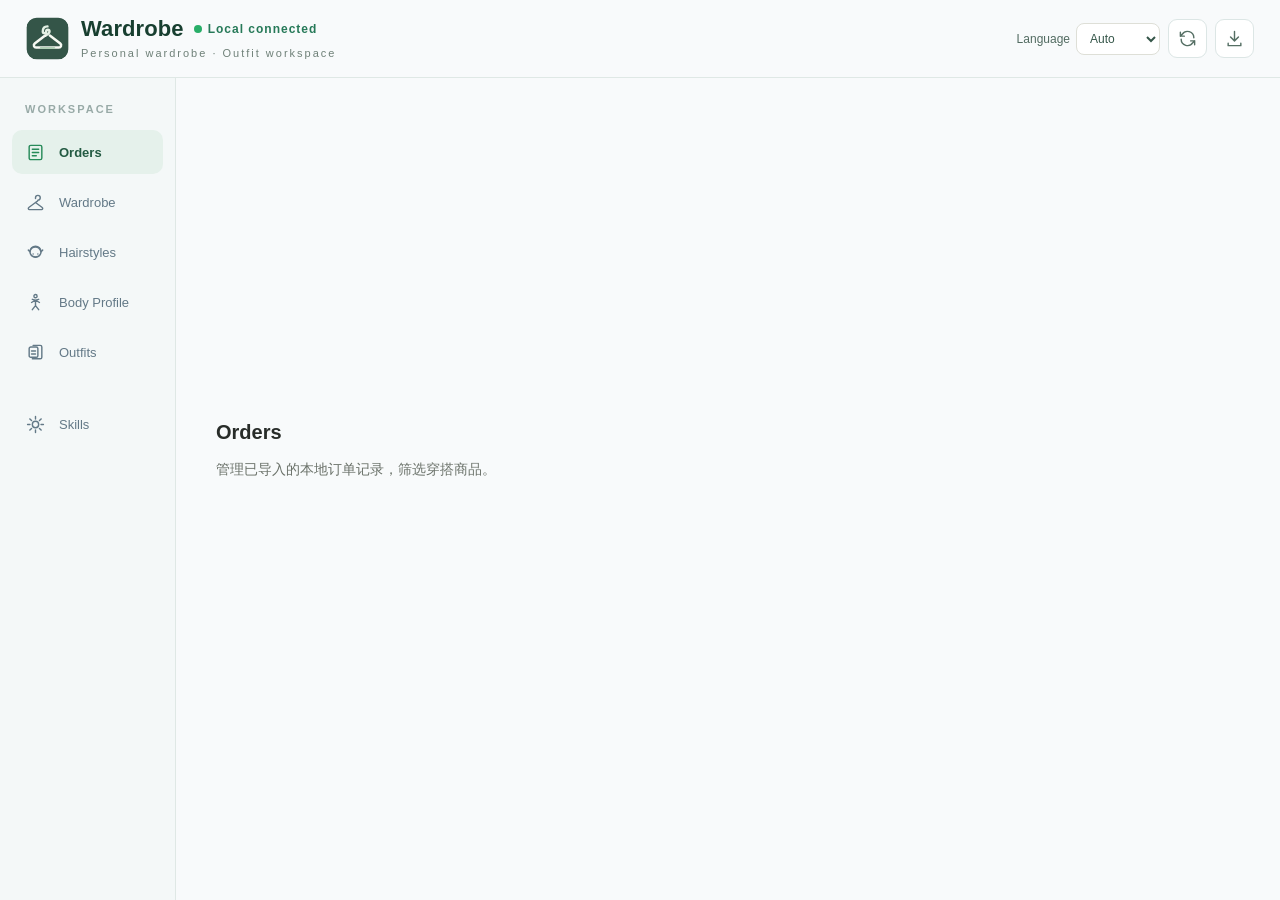
==== web/index.html @ 6f08913c "fix: keep Wardrobe side panel usable while local Core is offline" ====
<!doctype html><html lang="zh-CN"><head><meta charset="UTF-8"><meta name="viewport" content="width=device-width,initial-scale=1"><title>Wardrobe · 我的衣橱</title><meta name="theme-color" content="#345548"><link rel="icon" href="./favicon.svg" type="image/svg+xml"><link rel="stylesheet" href="./style.css"><script src="./runtime.js" defer></script><script src="./locale.js" defer></script><script src="./app.js" defer></script><script src="./orders.js" defer></script><script src="./extension-controls.js" defer></script></head><body>
<header class="appHeader">
 <div class="brandIdentity"><img class="brandMark" src="./favicon.svg" width="43" height="43" alt=""><div><div class="brandHeading"><h1>Wardrobe</h1><span class="bridgeIndicator" id="bridgeIndicator"><span class="statusDot" aria-hidden="true"></span>本地已连接</span></div><p class="brandSubtitle">个人衣橱 · 穿搭管理工作台</p></div></div>
 <div class="headerTools">
  <label class="uiLocaleControl" for="wardrobeUiLocale"><span>语言</span><select id="wardrobeUiLocale" aria-label="界面语言"><option value="auto">自动</option><option value="zh-CN">中文</option><option value="en">English</option></select></label>
  <button id="extensionOpenWorkspace" class="headerIconAction" title="在新标签页打开 Wardrobe" aria-label="在新标签页打开 Wardrobe" hidden><svg viewBox="0 0 24 24" width="19" height="19" fill="none" stroke="currentColor" stroke-width="1.8" stroke-linecap="round" stroke-linejoin="round" aria-hidden="true"><rect x="3" y="5" width="14" height="15" rx="2"/><path d="M10 3h11v11M21 3 11 13"/></svg></button>
  <button id="refreshWorkspace" class="headerIconAction" title="刷新工作台" aria-label="刷新工作台"><svg viewBox="0 0 24 24" width="19" height="19" fill="none" stroke="currentColor" stroke-width="1.8" stroke-linecap="round" stroke-linejoin="round" aria-hidden="true"><path d="M20 11a8 8 0 0 0-14.7-4.3L3 9m0-5v5h5M4 13a8 8 0 0 0 14.7 4.3L21 15m0 5v-5h-5"/></svg></button>
  <a id="exportBackup" class="headerIconAction" href="/api/export" download title="导出备份" aria-label="导出备份"><svg viewBox="0 0 24 24" width="19" height="19" fill="none" stroke="currentColor" stroke-width="1.8" stroke-linecap="round" stroke-linejoin="round" aria-hidden="true"><path d="M12 3v12m-5-5 5 5 5-5M4 18v3h16v-3"/></svg></a>
 </div>
</header>
<div class="appShell"><nav class="appNav" aria-label="衣橱功能导航">
 <span class="navigationLabel">工作台</span>
 <button id="ordersTab" class="navButton active" title="订单库" aria-label="订单库"><span class="navIcon"><svg viewBox="0 0 24 24" width="19" height="19" fill="none" stroke="currentColor" stroke-width="1.8" stroke-linecap="round" stroke-linejoin="round" aria-hidden="true"><rect x="4" y="3" width="16" height="18" rx="2"/><path d="M8 8h8M8 12h8M8 16h5"/></svg></span><span class="navText">订单库</span></button>
 <button id="wardrobeTab" class="navButton" title="衣橱" aria-label="衣橱"><span class="navIcon"><svg viewBox="0 0 24 24" width="19" height="19" fill="none" stroke="currentColor" stroke-width="1.8" stroke-linecap="round" stroke-linejoin="round" aria-hidden="true"><path d="M12 7v-1a3 3 0 1 1 3 3c0 1.4-2 2.1-3 3l-8.5 6.3a1.5 1.5 0 0 0 .9 2.7h15.2a1.5 1.5 0 0 0 .9-2.7L12 12"/></svg></span><span class="navText">衣橱</span></button>
 <button id="hairTab" class="navButton" title="发型" aria-label="发型"><span class="navIcon"><svg viewBox="0 0 24 24" width="19" height="19" fill="none" stroke="currentColor" stroke-width="1.8" stroke-linecap="round" stroke-linejoin="round" aria-hidden="true"><circle cx="12" cy="11" r="7"/><path d="M5 11c1-5 5-6 7-6 4 0 6 3 7 6M9 14h.01M15 14h.01M10 17c1.3 1 2.7 1 4 0M5 11 3 9M19 11l2-2"/></svg></span><span class="navText">发型</span></button>
 <button id="bodyTab" class="navButton" title="身体数据" aria-label="身体数据"><span class="navIcon"><svg viewBox="0 0 24 24" width="19" height="19" fill="none" stroke="currentColor" stroke-width="1.8" stroke-linecap="round" stroke-linejoin="round" aria-hidden="true"><circle cx="12" cy="4" r="2"/><path d="m8 8 4 1 4-1M12 9v7m0-7-5 3m5-3 5 3m-5 4-4 5m4-5 4 5"/></svg></span><span class="navText">身体数据</span></button>
 <button id="looksTab" class="navButton" title="搭配" aria-label="搭配"><span class="navIcon"><svg viewBox="0 0 24 24" width="19" height="19" fill="none" stroke="currentColor" stroke-width="1.8" stroke-linecap="round" stroke-linejoin="round" aria-hidden="true"><rect x="4" y="5" width="11" height="13" rx="2"/><path d="M9 3h9a2 2 0 0 1 2 2v13a2 2 0 0 1-2 2H8M7 10h5M7 14h5"/></svg></span><span class="navText">搭配</span></button>
 <button id="skillsTab" class="navButton navSettings" title="Skills" aria-label="Skills"><span class="navIcon"><svg viewBox="0 0 24 24" width="19" height="19" fill="none" stroke="currentColor" stroke-width="1.8" stroke-linecap="round" stroke-linejoin="round" aria-hidden="true"><circle cx="12" cy="12" r="4"/><path d="M12 2v3m0 14v3M4.9 4.9l2.1 2.1m10 10 2.1 2.1M2 12h3m14 0h3M4.9 19.1 7 17M17 7l2.1-2.1"/></svg></span><span class="navText">Skills</span></button>
</nav><main class="workspaceMain"><section class="intro"><div><h2 id="title">订单库</h2><p id="summary">管理已导入的本地订单记录，筛选穿搭商品。</p></div><button id="newLook" class="primary" hidden><svg viewBox="0 0 24 24" width="19" height="19" fill="none" stroke="currentColor" stroke-width="1.8" stroke-linecap="round" stroke-linejoin="round" aria-hidden="true"><path d="M12 4v16M4 12h16"/></svg><span>新建搭配</span></button></section>
<section id="offlineNotice" class="offlineNotice" role="status" aria-live="polite" hidden>
 <div><strong>本地 Wardrobe 未连接</strong><p>界面可以正常浏览；订单、衣橱数据及保存操作需要本地服务。启动 Wardrobe 后会自动连接，无需输入配对码。</p></div>
 <button id="retryOffline" type="button">重新连接</button>
</section>
<section id="wardrobeCatalogTools" class="wardrobeCatalogTools" hidden aria-label="衣橱单品整理与图片归档">
 <div class="wardrobeCatalogHeading"><div><h3>衣橱整理</h3><p class="meta">从订单识别穿搭候选；整理单品与下载图片是两项独立操作。</p></div>
 <div class="wardrobeCatalogActions"><button id="ordersOrganize" type="button" title="只整理穿搭候选，不下载图片">整理穿搭入衣橱</button><button id="ordersCacheImages" type="button" title="仅补齐已有衣橱单品的商品图片">补齐商品图</button></div></div>
 <p id="ordersCatalogStatus" class="meta ordersCatalogStatus" role="status" aria-live="polite">「整理穿搭」只建立待确认单品；「补齐商品图」才会下载图片，下载失败不会覆盖现有照片。</p>
</section>
<section id="filters" hidden><input id="search" placeholder="搜索编号、名称、颜色、尺码…" aria-label="搜索衣橱"><select id="category" aria-label="分类"><option value="">全部分类</option></select><select id="ratingFilter" aria-label="星级"><option value="">全部评分</option><option value="5">五星</option><option value="4">四星及以上</option><option value="3">三星及以上</option></select><select id="sourceFilter" aria-label="评分来源"><option value="">全部评分来源</option><option value="user">仅本人新评分</option></select><select id="ownedFilter" aria-label="持有状态"><option value="">全部持有状态</option></select><select id="fitFilter" aria-label="合身状态"><option value="">全部合身状态</option></select></section>
<div id="content" class="grid" hidden></div>
<section id="ordersPanel" class="ordersPanel" hidden aria-label="京东淘宝统一订单">
 <div class="ordersToolbar">
  <div class="ordersSectionHeading"><h3>订单概览</h3><p class="meta">统一管理已导入的订单，本机去重并识别穿搭候选。</p></div>
  <div class="ordersHeaderActions"><button id="ordersSyncToggle" type="button" hidden class="primary" aria-expanded="false" aria-controls="ordersSyncPanel"><svg viewBox="0 0 24 24" width="17" height="17" fill="none" stroke="currentColor" stroke-width="1.8" stroke-linecap="round" stroke-linejoin="round" aria-hidden="true"><path d="M20 11a8 8 0 0 0-14.7-4.3L3 9m0-5v5h5M4 13a8 8 0 0 0 14.7 4.3L21 15m0 5v-5h-5"/></svg><span>同步订单</span></button></div>
 </div>
 <section id="ordersSyncPanel" class="ordersSyncPanel" hidden aria-label="从购物网站同步订单">
  <div class="ordersSyncHeading"><div><h4>从购物网站同步</h4><p class="meta">使用 Edge 当前登录状态，在后台访问对应订单列表并同步至本机 SQLite；不读取 Cookie，不需要导出文件。</p></div><button id="ordersSyncClose" type="button" aria-label="关闭同步面板" title="关闭">✕</button></div>
  <div class="ordersSyncSources">
   <div class="ordersSyncSource"><div class="ordersSyncSourceInfo"><strong>京东</strong><span class="meta">订单中心 · 支持增量去重</span></div><button id="ordersSyncJD" type="button" class="primary">同步京东</button></div>
   <div class="ordersSyncSource"><div class="ordersSyncSourceInfo"><strong>淘宝</strong><span class="meta">已买到的宝贝 · 支持增量去重</span></div><button id="ordersSyncTB" type="button" class="primary">同步淘宝</button></div>
  </div>
  <p class="ordersSyncHint meta">首次同步会在后台打开相应平台的订单列表；如果网站要求登录，可手动打开页面完成登录后重新同步。当前默认列表可同步，其他年份或分页需核对覆盖范围。</p>
  <div class="ordersSyncFooter"><p id="ordersSyncStatus" class="ordersSyncStatus meta" role="status" aria-live="polite">未开始同步</p><button id="ordersSyncStop" type="button">停止同步</button></div>
 </section>
 <div id="ordersStats" class="orderStats" role="status" aria-live="polite"></div>
 <div class="orderFilters"><input id="ordersSearch" placeholder="搜索商品、店铺、订单编号…"><select id="ordersPlatform"><option value="">全部平台</option><option value="淘宝">淘宝</option><option value="京东">京东</option></select><select id="ordersScope"><option value="wearable">仅穿搭相关</option><option value="all">全部订单商品</option><option value="unlinked">待入库穿搭商品</option></select><select id="ordersCategory"><option value="">全部穿搭分类</option></select></div>
 <p id="ordersStatus" class="meta ordersListStatus" role="status"></p>
 <div id="ordersList" class="orderList"></div>
</section>
<section id="skillsPanel" class="skillLayout" hidden aria-label="Skill 编辑器">
 <aside class="skillSidebar"><h3>已安装的工作流</h3><p class="meta">内置模板与本地编辑版本</p><div id="skillList" class="skillList" role="navigation" aria-label="选择 Skill"></div></aside>
 <div class="skillWorkspace">
  <div class="skillTop"><div><h3 id="skillTitle">选择 Skill</h3><p id="skillMeta" class="meta"></p></div><div class="skillActions"><button id="skillReset">恢复默认</button><button class="primary" id="skillSave">保存修改</button></div></div>
  <p class="skillHint">编辑完整 SKILL.md（包括开头的 name 和 description）。保存后立即写入本机 SQLite，ChatGPT 下次通过 MCP 读取时生效；不会修改 GitHub 上的模板，也不会自动重新安装 ChatGPT Skill。</p>
  <div class="skillMode"><button id="skillEditMode" class="active" type="button">编辑</button><button id="skillViewMode" type="button">查看文本</button></div>
  <label class="skillEditorLabel" for="skillContent">Skill Markdown 内容</label>
  <textarea id="skillContent" spellcheck="false" aria-label="Skill Markdown 内容"></textarea>
  <pre id="skillPreview" class="skillPreview" hidden></pre>
  <p class="meta" id="skillStatus" role="status" aria-live="polite"></p>
 </div>
</section></main></div>
<dialog id="detail"><div class="dialogTop"><h2>商品详情</h2><button data-close="detail" aria-label="关闭">✕</button></div><div id="detailBody"></div></dialog>
<dialog id="editor"><div class="dialogTop"><h2 id="editorTitle">编辑搭配</h2><button data-close="editor" aria-label="关闭">✕</button></div><div id="editorBody"></div><div class="dialogActions"><span id="saveState"></span><div class="lookActions"><button id="deleteLook" class="danger" hidden>删除搭配</button><button id="saveLook" class="primary">保存搭配</button></div></div></dialog>
<dialog id="picker"><div class="dialogTop"><h2 id="pickerTitle">选择单品</h2><button data-close="picker" aria-label="关闭">✕</button></div><input id="pickerSearch" placeholder="搜索编号、名称、颜色…"><select id="pickerCategory" aria-label="筛选类别"></select><button id="clearSlot">清空此部位</button><div id="pickerGrid" class="grid"></div></dialog>
<dialog id="lightbox"><button data-close="lightbox" aria-label="关闭">关闭</button><img id="largeImage" alt="放大图片"></dialog>
<div id="toast" role="status" aria-live="polite"></div>
</body></html>
---- web/style.css ----
:root{font-family:Inter,"Segoe UI","Microsoft YaHei",sans-serif;color:#282c29;background:#f5f4ef;--green:#345548;--line:#dedfd7}*{box-sizing:border-box}body{margin:0}header{padding:26px 4vw;display:flex;align-items:center;gap:40px;border-bottom:1px solid var(--line);background:#fafaf6}small{letter-spacing:2px;color:#748176;font-size:10px}h1{font-size:26px;margin:4px 0}h1 span{font-size:11px;margin-left:12px;background:#e4eadf;padding:4px 8px;border-radius:8px;font-weight:400}nav{display:flex;gap:8px;flex:1}button,.button,select,input,textarea{font:inherit}button,.button{border:1px solid var(--line);background:#fff;color:inherit;padding:10px 15px;border-radius:9px;cursor:pointer;text-decoration:none;font-size:14px}button:hover,.button:hover{border-color:#627a67;background:#f0f3eb}button:disabled{opacity:.55;cursor:wait}nav button{background:transparent;border-color:transparent}nav .active,.primary{background:var(--green);color:#fff;border-color:var(--green)}main{padding:26px 4vw 60px}.intro{display:flex;justify-content:space-between;align-items:center;margin-bottom:22px}h2{font-size:23px;font-weight:600;margin:0 0 10px}p{line-height:1.65;color:#6a7169;font-size:14px}#filters{display:flex;flex-wrap:wrap;gap:10px;margin:24px 0}input,select,textarea{border:1px solid var(--line);border-radius:8px;padding:11px;background:#fff;color:inherit}input:focus,select:focus,textarea:focus{outline:2px solid #86a38e}#search{min-width:260px;flex:1}.grid{display:grid;grid-template-columns:repeat(auto-fill,minmax(195px,1fr));gap:18px}.card{background:#fff;border:1px solid var(--line);border-radius:13px;overflow:hidden;cursor:pointer}.card:hover{box-shadow:0 6px 20px #23352610;border-color:#95a391}.imageBox{background:#eceee7;aspect-ratio:1;position:relative;display:flex;align-items:center;justify-content:center;overflow:hidden}.imageBox img{width:100%;height:100%;object-fit:contain}.imageBox .missing{font-size:13px;color:#818b80;text-align:center;padding:20px}.cardBody{padding:14px}.cardTitle{font-size:14px;line-height:1.5;height:42px;overflow:hidden;margin:8px 0}.meta{font-size:12px;color:#7a8279}.stars{color:#ac8243;font-size:14px;margin-top:10px}.tag{display:inline-block;background:#eef1e9;color:#4e6756;padding:3px 7px;border-radius:5px;font-size:11px}.card a{font-size:12px;color:var(--green)}.lookGrid{grid-template-columns:repeat(auto-fill,minmax(350px,1fr))}.lookCard{padding:18px;background:#fff;border:1px solid var(--line);border-radius:12px}.lookImages{display:grid;grid-template-columns:repeat(3,minmax(0,1fr));gap:5px;margin:14px 0}.lookImages .imageBox{border-radius:6px}.photo{max-height:260px;width:100%;object-fit:contain;background:#eeeee8;border-radius:8px;cursor:zoom-in}.lookCard h3{margin:8px 0}.lookCard .meta{margin:8px 0}.lookCard .slotLabel{font-size:10px;text-align:center;margin-top:4px}.empty{padding:45px;color:#7a8279;grid-column:1/-1;text-align:center}dialog{border:1px solid var(--line);border-radius:16px;padding:24px;width:min(1000px,95vw);max-height:92vh;box-shadow:0 20px 100px #0004}dialog::backdrop{background:#18271d70;backdrop-filter:blur(3px)}.dialogTop{display:flex;align-items:center;justify-content:space-between;margin-bottom:20px}.dialogTop h2{margin:0}.detailLayout{display:grid;grid-template-columns:280px 1fr;gap:24px}.detailLayout .imageBox{border-radius:10px;cursor:zoom-in}.detailLayout h3{line-height:1.7;font-size:18px;margin:0 0 15px}.fieldGrid{display:grid;grid-template-columns:1fr 1fr;gap:14px;margin-top:18px}label{display:flex;flex-direction:column;gap:7px;font-size:13px;color:#566153}textarea{min-height:85px;resize:vertical}.wide{grid-column:1/-1}.detailsTable{margin-top:22px;width:100%;font-size:13px;border-collapse:collapse}.detailsTable th{text-align:left;width:170px;color:#707970;font-weight:400}.detailsTable td,.detailsTable th{padding:11px 8px;border-bottom:1px solid #e8eae4;vertical-align:top;white-space:pre-wrap;word-break:break-word}.detailsTable a{color:var(--green)}.slots{display:grid;grid-template-columns:repeat(5,minmax(0,1fr));gap:10px;margin:25px 0}.slot{padding:8px;border:1px solid var(--line);border-radius:9px;cursor:pointer;background:#fff;min-width:0}.slot .imageBox{border-radius:5px}.slot b{display:block;font-size:12px;margin:8px 0}.slot span{font-size:11px;display:block;overflow:hidden;white-space:nowrap;text-overflow:ellipsis}.dialogActions{position:sticky;bottom:-24px;background:white;border-top:1px solid var(--line);padding:18px 0;display:flex;justify-content:space-between;align-items:center}.dialogActions span{font-size:13px;color:#687b68}#picker .grid{margin-top:18px;grid-template-columns:repeat(auto-fill,minmax(140px,1fr))}#pickerSearch{width:50%;margin-right:10px}#toast{position:fixed;bottom:25px;left:50%;transform:translateX(-50%);background:#284936;color:white;padding:12px 24px;border-radius:9px;display:none;z-index:100}.notesGrid{grid-template-columns:repeat(auto-fill,minmax(340px,1fr))}#lightbox{width:min(1000px,95vw);text-align:right}#largeImage{display:block;max-width:100%;max-height:80vh;margin:auto}a:focus,button:focus-visible{outline:2px solid #86a38e}@media(max-width:800px){header{flex-wrap:wrap;gap:15px}nav{order:3;flex-basis:100%}.intro{gap:15px}.intro h2{font-size:19px}.detailLayout{grid-template-columns:1fr}.detailLayout>.imageBox{max-width:260px}.slots{grid-template-columns:repeat(4,1fr)}.grid{grid-template-columns:repeat(auto-fill,minmax(150px,1fr))}.lookGrid,.notesGrid{grid-template-columns:1fr}.fieldGrid{grid-template-columns:1fr}.detailsTable th{width:100px}#pickerSearch{width:100%;margin-bottom:10px}}
.lookActions{display:flex;gap:10px;align-items:center;flex-wrap:wrap;margin-top:12px}
button.danger{border-color:#d9b2a8;color:#913b2b;background:#fff}
button.danger:hover{background:#fff2ef;border-color:#b76554}
[hidden]{display:none!important}
@media(max-width:800px){.slots{grid-template-columns:repeat(3,minmax(0,1fr))}.lookImages{grid-template-columns:repeat(3,minmax(0,1fr))}}

.slotGroupTitle{font-size:16px;font-weight:600;margin:24px 0 10px;padding-bottom:8px;border-bottom:1px solid var(--line)}

.bodyPanel{min-width:0;padding:18px;background:white;border:1px solid var(--line);border-radius:14px}
.bodyPanel h3{margin:0 0 14px}
.bodyPanel table{width:100%}
.bodyPanel input[type=number]{width:86px;max-width:100%;padding:6px;border:1px solid var(--line);border-radius:6px}
.widePanel{grid-column:1/-1}
.hairSelection{max-width:250px}
.hairSelection .hairSlot{width:100%;text-align:center}
.hairSelection .imageBox{min-height:170px}
.hairCard .imageBox{aspect-ratio:4/5;max-height:320px}
@media(max-width:750px){.bodyPanel{grid-column:1/-1}}

/* Local workflow editor: bundled defaults + versioned SQLite overrides. */
.skillLayout{display:grid;grid-template-columns:minmax(220px,270px) minmax(0,1fr);gap:20px;align-items:start}
.skillSidebar,.skillWorkspace{background:#fff;border:1px solid var(--line);border-radius:12px;padding:20px;min-width:0}
.skillSidebar h3,.skillTop h3{margin:0 0 8px;font-size:17px}
.skillList{display:flex;flex-direction:column;gap:8px;margin-top:18px}
.skillList button{text-align:left;display:flex;flex-direction:column;align-items:flex-start;gap:5px;width:100%;border:1px solid var(--line);background:#fafbf8}
.skillList button.skillSelected{border-color:var(--green);background:#edf3ee}
.skillList button strong{font-size:14px}
.skillList button small{font-size:11px;color:#667e71;letter-spacing:0}
.skillTop{display:flex;align-items:flex-start;justify-content:space-between;gap:12px;flex-wrap:wrap}
.skillActions{display:flex;gap:10px;flex-wrap:wrap}
.skillHint{padding:10px 12px;border-left:3px solid #8ba89b;background:#f4f7f2;line-height:1.75}
.skillMode{display:flex;gap:8px;margin:16px 0}
.skillMode button.active{background:var(--green);color:white}
.skillEditorLabel{display:block;font-weight:600;margin-bottom:8px}
#skillContent,.skillPreview{font-family:ui-monospace,SFMono-Regular,Consolas,Monaco,monospace;font-size:13px;line-height:1.7;width:100%;min-height:56vh;padding:16px;white-space:pre-wrap;overflow:auto;tab-size:2}
#skillContent{resize:vertical;border:1px solid #b8c6b9}
.skillPreview{background:#f7f8f5;border:1px solid var(--line);border-radius:8px;word-break:break-word}
#skillStatus{min-height:1.5em}
@media(max-width:800px){.skillLayout{grid-template-columns:1fr}.skillList{flex-direction:row;overflow-x:auto}.skillList button{min-width:180px}.skillActions{width:100%}}
/* Unified local order library */
.ordersPanel{background:#fff;border:1px solid var(--line);border-radius:12px;padding:20px;min-width:0}
.ordersToolbar{display:flex;justify-content:space-between;align-items:center;gap:22px;flex-wrap:wrap}
.ordersToolbar h3{font-size:18px;margin:0 0 8px}
.ordersActions{display:flex;gap:10px;align-items:end;flex-wrap:wrap}
.ordersActions label{font-size:12px;gap:5px}
.ordersActions input[type=file]{max-width:280px;font-size:12px;padding:8px}
.orderStats{display:flex;flex-wrap:wrap;gap:10px;margin:18px 0}
.orderStat{border:1px solid var(--line);background:#f6f8f4;padding:12px 18px;border-radius:10px;display:flex;gap:6px;flex-direction:column;min-width:130px}
.orderStat strong{font-size:23px;font-weight:600}
.orderFilters{display:flex;gap:9px;flex-wrap:wrap;padding:14px 0;border-bottom:1px solid var(--line)}
.orderFilters input{flex:1;min-width:210px}
.orderList{max-height:65vh;overflow-y:auto}
.orderRow{display:flex;justify-content:space-between;gap:22px;border-bottom:1px solid var(--line);padding:18px 6px;align-items:center}
.orderRow:last-child{border-bottom:0}
.orderInfo{min-width:0;flex:1}
.orderInfo h4{font-size:14px;font-weight:600;margin:10px 0;line-height:1.5}
.orderInfo p{margin:7px 0}
.orderRowMeta{display:flex;gap:8px;align-items:center;flex-wrap:wrap}
.orderRowActions{display:flex;gap:7px;align-items:center;flex-wrap:wrap;justify-content:flex-end;max-width:410px}
.orderRowActions select{min-width:120px;max-width:180px;font-size:12px;padding:8px}
.orderRowActions a{white-space:nowrap;font-size:12px;color:var(--green)}
#ordersStatus{margin-top:16px;min-height:20px}
@media(max-width:850px){.orderRow{align-items:flex-start;flex-direction:column}.orderRowActions{max-width:none;justify-content:flex-start}.orderList{max-height:none}}

/* Optional, non-intrusive local extension installation help. */
.ordersExtensionGuide{margin:12px 0;padding:14px 16px;border:1px solid var(--line);background:#f6f8f4;border-radius:8px;font-size:13px;line-height:1.55}
.ordersExtensionGuide p{margin:7px 0}
.ordersExtensionGuide code{font-family:ui-monospace,SFMono-Regular,Consolas,monospace;white-space:normal;overflow-wrap:anywhere;font-size:12px}

.headerTools{display:flex;align-items:center;gap:8px;white-space:nowrap}
#skillsTab.active{background:var(--green);color:#fff;border-color:var(--green)}
@media(max-width:800px){.headerTools{margin-left:auto}nav{overflow-x:auto;min-width:0;white-space:nowrap}}
/* BlogCTL-style shared application host: compact side panel, full desktop page. */
.uiLocaleControl{font-size:12px;display:flex;flex-direction:row;align-items:center;gap:6px;white-space:nowrap}
.uiLocaleControl select{font-size:12px;padding:7px 9px;min-width:84px}
.extensionConnection{margin-bottom:20px;background:#fff;border:1px solid var(--line);border-radius:12px;padding:18px}
.extensionConnection input{width:100%;margin:9px 0}
.extensionConnectionActions{display:flex;gap:8px;flex-wrap:wrap}
.extension-unpaired main > :not(#extensionConnection){display:none!important}
.extension-host body{min-width:335px;overflow-x:hidden;background:#f5f4ef}
.extension-host header{padding:14px;display:flex;flex-wrap:wrap;align-items:center;gap:12px}
.extension-host header h1{font-size:19px;margin:2px 0}
.extension-host nav{order:3;width:100%;flex-basis:100%;overflow-x:auto;white-space:nowrap;gap:4px;padding-bottom:5px}
.extension-host nav button{font-size:12px;padding:7px 9px;flex-shrink:0}
.extension-host .headerTools{margin-left:auto;gap:4px}
.extension-host .headerTools > .button{font-size:12px;padding:7px}
.extension-host .uiLocaleControl span{display:none}
.extension-host main{padding:12px 11px 24px}
.extension-host .intro{margin-bottom:12px;gap:8px}
.extension-host .intro h2{font-size:17px}
.extension-host .intro p{font-size:12px}
.extension-host .ordersPanel{padding:12px}
.extension-host .ordersToolbar,.extension-host .ordersActions{gap:8px}
.extension-host .orderFilters input{min-width:0;width:100%;flex-basis:100%}
.extension-host .orderFilters select{min-width:0;max-width:100%}
.extension-host .orderRow{flex-direction:column;align-items:stretch;gap:9px}
.extension-host .orderRowActions{justify-content:flex-start;max-width:100%}
.extension-host .orderList{max-height:none}
.extension-host .grid{grid-template-columns:repeat(auto-fill,minmax(140px,1fr));gap:9px}
.extension-host .lookGrid,.extension-host .notesGrid{grid-template-columns:1fr}
.extension-host .skillLayout{grid-template-columns:1fr}
.extension-host .skillList{flex-direction:row;overflow-x:auto}
.extension-host .skillList button{min-width:175px}
.extension-host .orderStats{gap:6px}
.extension-host .orderStat{flex:1 1 120px;min-width:120px;padding:8px}
.extension-host .orderStat strong{font-size:18px}
.ordersCaptureControls{display:flex;align-items:center;gap:8px;flex-wrap:wrap}
.ordersCaptureControls[hidden]{display:none!important}

/* Shared identity across the Go Web UI, extension panel, and Windows shortcut. */
.brandIdentity{display:flex;align-items:center;gap:11px;min-width:0}
.brandMark{width:43px;height:43px;flex:0 0 auto;border-radius:12px}
.extension-host .brandMark{width:34px;height:34px;border-radius:9px}

/* BlogCTL-inspired icon workspace. One design across full page and side panel. */
[hidden]{display:none!important}
.appHeader{padding:13px 26px;gap:12px;min-height:78px;position:relative;z-index:2;background:#f8fafb;border-bottom:1px solid #dfe8e5}
.appHeader .brandIdentity{gap:12px;flex:1}
.appHeader .brandIdentity h1{font-size:22px;letter-spacing:.1px;margin:0;color:#183f30}
.brandHeading{display:flex;align-items:center;gap:10px;flex-wrap:wrap}
.brandSubtitle{font-size:11px;letter-spacing:2px;color:#6f8078;margin:4px 0 0;line-height:1.3}
.bridgeIndicator{display:inline-flex;align-items:center;gap:6px;color:#267958;font-size:12px;font-weight:600;white-space:nowrap;letter-spacing:1px}
.statusDot{display:block;width:8px;height:8px;background:#28ae68;border-radius:100%}
.appHeader .headerTools{margin-left:auto;display:flex;gap:8px;align-items:center}
.headerIconAction{display:inline-flex;justify-content:center;align-items:center;background:#fff;border:1px solid #dce6e5;border-radius:9px;width:39px;height:39px;padding:0;flex:0 0 39px;color:#556f64;text-decoration:none}
.headerIconAction:hover{background:#edf4f0;color:#345548}
.appShell{display:grid;grid-template-columns:176px minmax(0,1fr);min-height:calc(100vh - 78px);align-items:start;background:#f8fafb}
.appNav{display:flex;position:sticky;top:0;align-self:stretch;min-height:calc(100vh - 78px);padding:22px 12px;flex-direction:column;gap:6px;background:#f4f8f8;border-right:1px solid #dfe8e5}
.navigationLabel{display:block;text-transform:uppercase;font-size:11px;color:#98aaa7;letter-spacing:2px;padding:3px 13px 9px;font-weight:600}
.appNav .navButton{width:100%;border:0;background:transparent;display:flex;justify-content:flex-start;align-items:center;gap:13px;padding:11px 12px;border-radius:10px;color:#637987;font-size:13px;line-height:1;min-height:43px;text-align:left}
.appNav .navButton:hover{background:#e9f1ef;color:#345548}
.appNav .navButton.active{background:#e5f1eb;color:#245b43;font-weight:600}
.navIcon{display:flex;align-items:center;justify-content:center;width:22px;height:22px;flex:0 0 22px}
.appNav .navButton.active .navIcon{color:#278a59}
.navText{white-space:nowrap}
.appNav .navSettings{margin-top:22px}
.workspaceMain{padding:25px min(4vw,40px) 65px;min-width:0;width:100%;max-width:1500px;margin:auto}
.workspaceMain .intro{margin-bottom:21px}
.workspaceMain .intro h2{font-size:20px}
.workspaceMain .ordersPanel{box-shadow:0 2px 12px #18362b04}
.workspaceMain .ordersToolbar h3{font-size:17px}
.workspaceMain .ordersActions{align-items:center}
.workspaceMain .ordersActions .primary{white-space:nowrap}
.workspaceMain .ordersActions input[type=file]{width:min(230px,100%)}
.workspaceMain .skillLayout{min-width:0}
.uiLocaleControl{color:#526b61}
.uiLocaleControl select{font-size:12px;color:#355649}
.workspaceMain .intro #newLook{align-items:center;gap:7px}
.workspaceMain .intro #newLook svg{width:16px;height:16px}
/* Narrow Edge Side Panel: BlogCTL-style icon rail next to the full workspace. */
.extension-host body{min-width:320px;background:#f8fafb}
.extension-host .appHeader{padding:10px 14px;min-height:67px;gap:7px;flex-wrap:nowrap}
.extension-host .appHeader .brandIdentity{gap:8px;min-width:0;flex:1}
.extension-host .brandMark{width:35px;height:35px;flex:0 0 35px}
.extension-host .appHeader .brandIdentity h1{font-size:18px}
.extension-host .brandHeading{gap:5px;flex-wrap:wrap}
.extension-host .brandSubtitle{letter-spacing:1px;font-size:9px}
.extension-host .bridgeIndicator{font-size:10px;letter-spacing:0}
.extension-host .appHeader .headerTools{margin-left:auto;gap:4px}
.extension-host .headerIconAction{width:31px;height:32px;flex-basis:31px}
.extension-host .headerIconAction svg{width:16px;height:16px}
.extension-host .appShell{grid-template-columns:60px minmax(0,1fr);min-height:calc(100vh - 67px)}
.extension-host .appNav{order:initial;display:flex;flex-direction:column;gap:9px;position:sticky;top:0;min-height:calc(100vh - 67px);padding:16px 6px;width:60px;border-right:1px solid #e0e8e8;white-space:normal;overflow:visible;flex-basis:auto}
.extension-host .appNav .navigationLabel{display:none}
.extension-host .appNav .navButton{width:46px;height:46px;min-height:46px;padding:10px;justify-content:center;flex:0 0 auto}
.extension-host .appNav .navIcon{width:24px;height:24px}
.extension-host .appNav .navButton svg{width:21px;height:21px}
.extension-host .appNav .navText{display:none}
.extension-host .appNav .navSettings{margin-top:26px}
.extension-host .workspaceMain{padding:14px 10px 38px;min-width:0;width:auto;max-width:none;margin:0}
.extension-host .workspaceMain .intro h2{font-size:15px}
.extension-host .workspaceMain .intro p{font-size:11px}
.extension-host .workspaceMain .ordersPanel{padding:12px}
.extension-host .uiLocaleControl{padding:0}
.extension-host .uiLocaleControl select{font-size:11px;min-width:64px;max-width:79px;padding:5px 6px}
.extension-host .orderRowActions select{min-width:0;max-width:150px}
.extension-host .orderRowMeta{gap:4px}
.extension-host .orderInfo h4{font-size:12px}
.extension-host .cardBody{padding:10px}
.extension-host .cardTitle{font-size:12px}
.extension-host .grid{grid-template-columns:repeat(auto-fill,minmax(125px,1fr));gap:8px}
@media (max-width:800px){
 .appHeader{padding:12px 14px}
 .appShell{grid-template-columns:65px minmax(0,1fr)}
 .appNav{width:65px;padding:13px 7px;align-items:center;gap:9px;min-height:calc(100vh - 70px)}
 .appNav .navButton{width:45px;min-height:45px;padding:10px;justify-content:center}
 .appNav .navText,.navigationLabel{display:none}
 .workspaceMain{padding:18px 12px 50px}
 .appHeader .headerTools{gap:5px}
 .headerIconAction{width:33px;height:34px;flex-basis:33px}
 .appHeader .brandIdentity h1{font-size:18px}
 .brandSubtitle{font-size:10px}
}
@media(max-width:440px){.bridgeIndicator{font-size:10px}.uiLocaleControl select{min-width:64px;width:72px}.appHeader .brandIdentity{gap:6px}.brandSubtitle{letter-spacing:0}}

/* Order library: direct, background-only sync from shopping websites. */
.workspaceMain .ordersPanel{padding:24px;background:#fff;border-color:#e0e7e0}
.ordersToolbar{display:flex;align-items:flex-start;justify-content:space-between;gap:20px;margin-bottom:19px;flex-wrap:wrap}
.ordersSectionHeading{min-width:0;flex:1 1 250px}
.ordersSectionHeading h3{font-size:17px;margin:0 0 6px;color:#273c30}
.ordersSectionHeading p{margin:0;line-height:1.6;font-size:12px}
.ordersHeaderActions{flex:0 0 auto;display:flex;align-items:center;gap:8px}
.ordersHeaderActions button{display:inline-flex;align-items:center;justify-content:center;gap:7px;white-space:nowrap;padding:9px 14px}
.ordersHeaderActions svg{width:16px;height:16px}
 .ordersSyncPanel{background:#f8faf8;border:1px solid #dce6de;border-radius:11px;padding:18px;margin:0 0 19px}
.ordersSyncPanel[hidden]{display:none!important}
.ordersSyncHeading{display:flex;align-items:flex-start;justify-content:space-between;gap:14px;margin-bottom:16px}
.ordersSyncHeading h4{font-size:15px;color:#294333;margin:0 0 5px}
.ordersSyncHeading p{margin:0;font-size:12px;line-height:1.6}
#ordersSyncClose{padding:5px 10px;font-size:14px;line-height:1.5}
.ordersSyncSources{display:grid;grid-template-columns:repeat(2,minmax(0,1fr));gap:10px}
.ordersSyncSource{display:flex;align-items:center;justify-content:space-between;gap:12px;min-width:0;background:#fff;border:1px solid #e2e9e2;border-radius:10px;padding:12px 14px}
.ordersSyncSourceInfo{display:flex;flex-direction:column;gap:4px;min-width:0}
.ordersSyncSourceInfo strong{font-size:14px;color:#324936}
.ordersSyncSourceInfo span{font-size:12px;line-height:1.4}
.ordersSyncSource button{flex:0 0 auto;white-space:nowrap;font-size:12px;padding:9px 12px}
.ordersSyncHint{font-size:12px;margin:13px 0 0;line-height:1.7}
.ordersSyncFooter{display:flex;align-items:center;gap:14px;justify-content:space-between;flex-wrap:wrap;margin:10px 0 0}
.ordersSyncFooter .ordersSyncStatus{margin:0;min-width:0;flex:1 1 200px;font-size:12px;line-height:1.6}
.ordersSyncFooter button{font-size:12px;padding:7px 11px}
.workspaceMain .orderStats{display:grid;grid-template-columns:repeat(4,minmax(0,1fr));gap:12px;margin:0 0 20px}
.workspaceMain .orderStat{min-width:0;padding:14px 16px;gap:6px;border-color:#e0e8e2;background:#f7faf7}
.workspaceMain .orderStat strong{font-size:25px;line-height:1.1;font-variant-numeric:tabular-nums;color:#2e4435}
.workspaceMain .orderStat .meta{font-size:12px;white-space:normal;line-height:1.4}
.workspaceMain .orderFilters{display:grid;grid-template-columns:minmax(190px,1fr) repeat(3,minmax(130px,max-content));gap:10px;align-items:center;margin:0;padding:0 0 15px;border-bottom:1px solid #e5e9e4}
.workspaceMain .orderFilters input{width:100%;min-width:0}
.workspaceMain .orderFilters select{width:100%;min-width:0;max-width:100%;padding:10px}
.ordersListStatus{margin:11px 0 5px;min-height:16px;font-size:12px;color:#7b867d}
.workspaceMain .orderList{max-height:none;overflow:visible}
.workspaceMain .orderRow{padding:17px 4px;gap:16px}
.workspaceMain .orderRowActions{gap:7px;max-width:440px}
.workspaceMain .orderRowActions select{max-width:150px}
.workspaceMain .orderRowActions button{white-space:nowrap;padding:8px 11px}
.workspaceMain .orderRowActions a{white-space:nowrap}
.workspaceMain .ordersCaptureControls{background:#eef5ee;border-radius:9px;padding:10px 12px;margin:0 0 18px;gap:8px}
.ordersCaptureLabel{font-size:12px;font-weight:600;color:#355b43}
@media(max-width:1100px){
 .workspaceMain .orderFilters{grid-template-columns:repeat(3,minmax(0,1fr))}
 .workspaceMain #ordersSearch{grid-column:1/-1}
}
@media(max-width:760px){
 .workspaceMain .ordersPanel{padding:16px}
 .workspaceMain .orderStats{grid-template-columns:repeat(2,minmax(0,1fr));gap:8px}
 .workspaceMain .orderStat{padding:12px}
 .workspaceMain .orderStat strong{font-size:21px}
 .ordersSyncSources{grid-template-columns:minmax(0,1fr)}
 .workspaceMain .orderFilters{grid-template-columns:minmax(0,1fr)}
 .workspaceMain #ordersSearch{grid-column:initial}
 .ordersHeaderActions{align-self:start}
}
.extension-host .workspaceMain .ordersPanel{padding:13px}
.extension-host .workspaceMain .ordersToolbar{gap:10px;margin-bottom:14px}
.extension-host .ordersSectionHeading h3{font-size:15px}
.extension-host .ordersHeaderActions button{padding:8px 11px;font-size:12px}
.extension-host .ordersSyncPanel{padding:13px 11px}
.extension-host .ordersSyncSources{grid-template-columns:minmax(0,1fr)}
.extension-host .ordersSyncSource{padding:10px 9px}
.extension-host .ordersSyncSource button{padding:7px 9px}
.extension-host .workspaceMain .orderStats{grid-template-columns:repeat(2,minmax(0,1fr));gap:7px;margin-bottom:14px}
.extension-host .workspaceMain .orderStat{min-width:0;padding:10px}
.extension-host .workspaceMain .orderStat strong{font-size:20px}
.extension-host .workspaceMain .orderFilters{grid-template-columns:minmax(0,1fr);gap:7px}
.extension-host .workspaceMain #ordersSearch{grid-column:1}
.extension-host .workspaceMain .orderRow{padding:12px 0;gap:10px}
.extension-host .workspaceMain .orderRowActions select{max-width:100%;width:100%}
.extension-host .workspaceMain .orderRowActions{display:grid;grid-template-columns:repeat(2,minmax(0,1fr));max-width:none;align-items:stretch}
.extension-host .workspaceMain .orderRowActions a{align-self:center}

/* Orders -> wardrobe: secondary organization + local-only photo archival. */
.ordersCatalogStatus{font-size:12px;color:#64766c;line-height:1.6;margin:0 0 12px}
.ordersHeaderActions{flex-wrap:wrap;justify-content:flex-end;max-width:100%}
.ordersHeaderActions button:not(.primary){border-color:#dce6df;background:#fff;color:#355647;font-size:12px}
.ordersHeaderActions button:disabled{opacity:.55;cursor:progress}
.ordersHeaderActions button:not(.primary):hover{background:#f0f6f1}
.workspaceMain .orderRow{justify-content:flex-start;gap:14px}
.orderThumbnail{width:82px;height:94px;flex:0 0 82px;border-radius:8px;overflow:hidden;background:#f2f6f2;border:1px solid #e5eae4;display:flex;align-items:center;justify-content:center}
.orderThumbnail img{width:100%;height:100%;object-fit:contain;display:block}
.orderMissingImage{color:#8b9790;text-align:center;font-size:11px;padding:9px;line-height:1.6}
.workspaceMain .orderRow .orderInfo{flex:1 1 auto;min-width:180px}
.workspaceMain .orderRow .orderRowActions{flex:0 1 auto}
@media(max-width:950px){
 .ordersHeaderActions{justify-content:flex-start}
 .workspaceMain .orderRow{flex-wrap:wrap}
 .workspaceMain .orderRow .orderInfo{flex:1 1 calc(100% - 110px)}
 .workspaceMain .orderRow .orderRowActions{flex:1 1 100%}
}
.extension-host .orderThumbnail{width:65px;height:74px;flex-basis:65px}
.extension-host .workspaceMain .orderRow{display:flex;flex-direction:row;align-items:flex-start;flex-wrap:wrap;gap:8px}
.extension-host .workspaceMain .orderRow .orderInfo{flex:1 1 calc(100% - 75px);min-width:105px}
.extension-host .workspaceMain .orderRow .orderRowActions{flex:1 1 100%;width:100%}
.extension-host .ordersHeaderActions{justify-content:flex-start;gap:5px}
.extension-host .ordersHeaderActions button:not(.primary){font-size:11px;padding:8px 9px}

/* Inventory management belongs to Wardrobe, not the order-sync page. */
.wardrobeCatalogTools{display:block;border:1px solid #dfe9e1;background:#fbfcfb;border-radius:12px;padding:16px 18px;margin:0 0 18px}
.wardrobeCatalogTools[hidden]{display:none!important}
.wardrobeCatalogHeading{display:flex;justify-content:space-between;align-items:center;flex-wrap:wrap;gap:14px}
.wardrobeCatalogHeading h3{margin:0 0 4px;font-size:16px;color:#2d493b}
.wardrobeCatalogHeading p{margin:0;color:#78877e;line-height:1.5;font-size:12px}
.wardrobeCatalogActions{display:flex;align-items:center;gap:8px;flex-wrap:wrap}
.wardrobeCatalogActions button{font-size:12px;white-space:nowrap;padding:10px 14px}
.wardrobeCatalogActions button:disabled{opacity:.55;cursor:progress}
.wardrobeCatalogTools .ordersCatalogStatus{min-height:18px;line-height:1.7;margin:10px 0 0}
@media(max-width:750px){.wardrobeCatalogTools{padding:13px 12px}.wardrobeCatalogActions{width:100%}.wardrobeCatalogActions button{flex:1 1 auto}}
.extension-host .wardrobeCatalogTools{padding:12px;margin-bottom:14px}
.extension-host .wardrobeCatalogActions{width:100%}
.extension-host .wardrobeCatalogActions button{flex:1 1 100%;padding:9px}

/* Offline side panel: packaged shell remains usable without the local service. */
.offlineNotice{display:flex;gap:14px;align-items:center;justify-content:space-between;padding:15px 18px;margin:0 4vw 14px;background:#eef3ee;border:1px solid #c9d7cb;border-radius:12px}
.offlineNotice strong{font-size:14px;color:#2d4937}
.offlineNotice p{margin:6px 0 0;font-size:12px;line-height:1.6}
.offlineNotice button{flex-shrink:0;background:#fff}
.bridgeIndicator.offline .statusDot{background:#a8aaa6}
.extension-host .offlineNotice{margin:0 12px 14px;flex-direction:column;align-items:stretch}
.extension-host .offlineNotice button{align-self:flex-start}
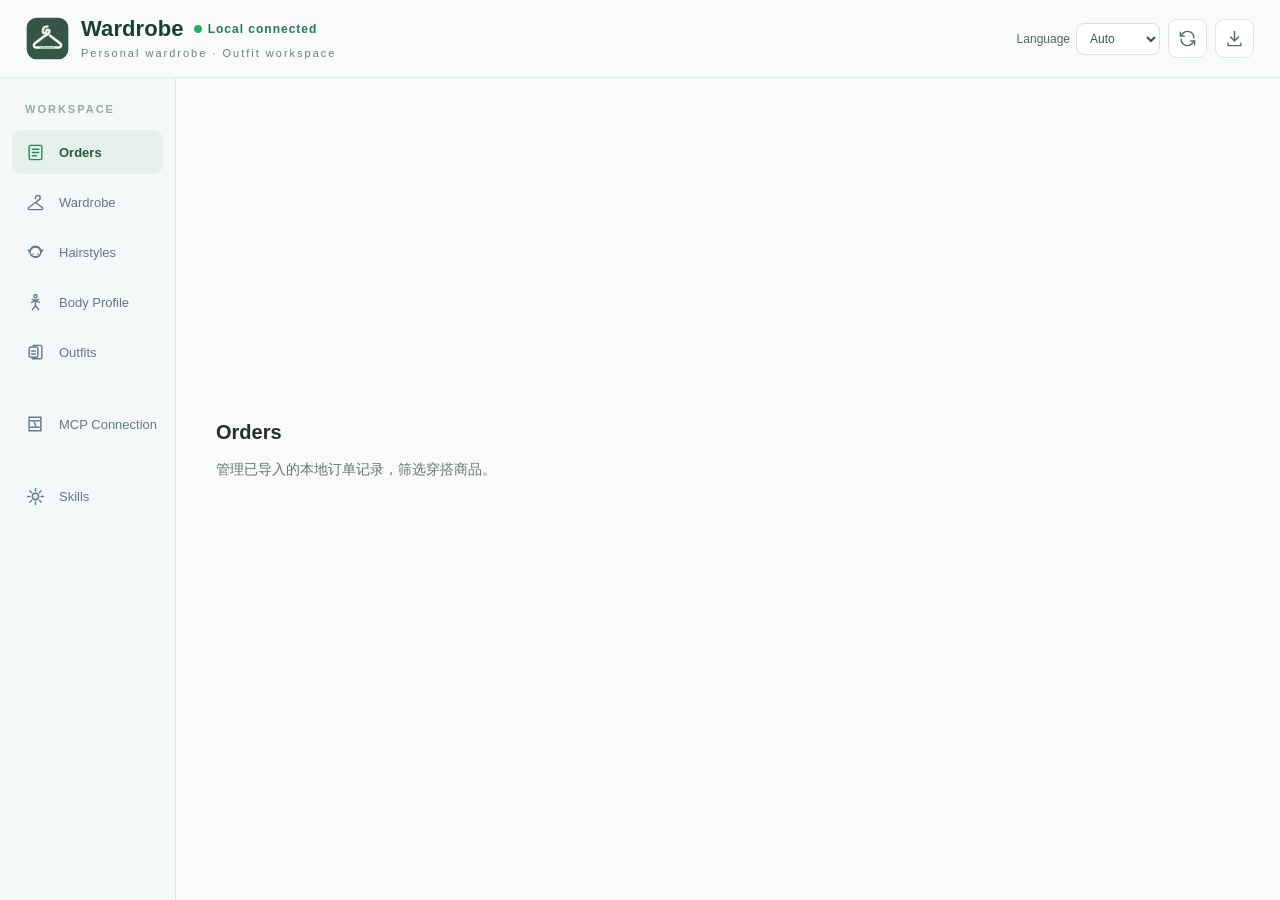
==== commit 02c42a81: "refactor: standardize Wardrobe native MCP, installers and READMEs" ====
--- a/web/index.html
+++ b/web/index.html
@@ -1,4 +1,4 @@
-<!doctype html><html lang="zh-CN"><head><meta charset="UTF-8"><meta name="viewport" content="width=device-width,initial-scale=1"><title>Wardrobe · 我的衣橱</title><meta name="theme-color" content="#345548"><link rel="icon" href="./favicon.svg" type="image/svg+xml"><link rel="stylesheet" href="./style.css"><script src="./runtime.js" defer></script><script src="./locale.js" defer></script><script src="./app.js" defer></script><script src="./orders.js" defer></script><script src="./extension-controls.js" defer></script></head><body>
+<!doctype html><html lang="zh-CN"><head><meta charset="UTF-8"><meta name="viewport" content="width=device-width,initial-scale=1"><title>Wardrobe · 我的衣橱</title><meta name="theme-color" content="#345548"><link rel="icon" href="./favicon.svg" type="image/svg+xml"><link rel="stylesheet" href="./style.css"><script src="./runtime.js" defer></script><script src="./locale.js" defer></script><script src="./app.js" defer></script><script src="./orders.js" defer></script><script src="./extension-controls.js" defer></script><script src="./mcp-connection.js" defer></script></head><body>
 <header class="appHeader">
  <div class="brandIdentity"><img class="brandMark" src="./favicon.svg" width="43" height="43" alt=""><div><div class="brandHeading"><h1>Wardrobe</h1><span class="bridgeIndicator" id="bridgeIndicator"><span class="statusDot" aria-hidden="true"></span>本地已连接</span></div><p class="brandSubtitle">个人衣橱 · 穿搭管理工作台</p></div></div>
  <div class="headerTools">
@@ -15,11 +15,12 @@
  <button id="hairTab" class="navButton" title="发型" aria-label="发型"><span class="navIcon"><svg viewBox="0 0 24 24" width="19" height="19" fill="none" stroke="currentColor" stroke-width="1.8" stroke-linecap="round" stroke-linejoin="round" aria-hidden="true"><circle cx="12" cy="11" r="7"/><path d="M5 11c1-5 5-6 7-6 4 0 6 3 7 6M9 14h.01M15 14h.01M10 17c1.3 1 2.7 1 4 0M5 11 3 9M19 11l2-2"/></svg></span><span class="navText">发型</span></button>
  <button id="bodyTab" class="navButton" title="身体数据" aria-label="身体数据"><span class="navIcon"><svg viewBox="0 0 24 24" width="19" height="19" fill="none" stroke="currentColor" stroke-width="1.8" stroke-linecap="round" stroke-linejoin="round" aria-hidden="true"><circle cx="12" cy="4" r="2"/><path d="m8 8 4 1 4-1M12 9v7m0-7-5 3m5-3 5 3m-5 4-4 5m4-5 4 5"/></svg></span><span class="navText">身体数据</span></button>
  <button id="looksTab" class="navButton" title="搭配" aria-label="搭配"><span class="navIcon"><svg viewBox="0 0 24 24" width="19" height="19" fill="none" stroke="currentColor" stroke-width="1.8" stroke-linecap="round" stroke-linejoin="round" aria-hidden="true"><rect x="4" y="5" width="11" height="13" rx="2"/><path d="M9 3h9a2 2 0 0 1 2 2v13a2 2 0 0 1-2 2H8M7 10h5M7 14h5"/></svg></span><span class="navText">搭配</span></button>
+ <button id="mcpTab" class="navButton navSettings" title="MCP 连接" aria-label="MCP 连接"><span class="navIcon"><svg viewBox="0 0 24 24" width="20" height="20" fill="none" stroke="currentColor" stroke-width="1.8" stroke-linecap="round"><path d="M7 8h4m2 0h4M7 16h4m2 0h4M11 8l2 8M5 4h14v16H5z"/></svg></span><span class="navText">MCP 连接</span></button>
  <button id="skillsTab" class="navButton navSettings" title="Skills" aria-label="Skills"><span class="navIcon"><svg viewBox="0 0 24 24" width="19" height="19" fill="none" stroke="currentColor" stroke-width="1.8" stroke-linecap="round" stroke-linejoin="round" aria-hidden="true"><circle cx="12" cy="12" r="4"/><path d="M12 2v3m0 14v3M4.9 4.9l2.1 2.1m10 10 2.1 2.1M2 12h3m14 0h3M4.9 19.1 7 17M17 7l2.1-2.1"/></svg></span><span class="navText">Skills</span></button>
 </nav><main class="workspaceMain"><section class="intro"><div><h2 id="title">订单库</h2><p id="summary">管理已导入的本地订单记录，筛选穿搭商品。</p></div><button id="newLook" class="primary" hidden><svg viewBox="0 0 24 24" width="19" height="19" fill="none" stroke="currentColor" stroke-width="1.8" stroke-linecap="round" stroke-linejoin="round" aria-hidden="true"><path d="M12 4v16M4 12h16"/></svg><span>新建搭配</span></button></section>
 <section id="offlineNotice" class="offlineNotice" role="status" aria-live="polite" hidden>
  <div><strong>本地 Wardrobe 未连接</strong><p>界面可以正常浏览；订单、衣橱数据及保存操作需要本地服务。启动 Wardrobe 后会自动连接，无需输入配对码。</p></div>
- <button id="retryOffline" type="button">重新连接</button>
+ <div class="offlineActions"><button id="startLocal" type="button">启动本地服务</button><button id="retryOffline" type="button">重新连接</button></div>
 </section>
 <section id="wardrobeCatalogTools" class="wardrobeCatalogTools" hidden aria-label="衣橱单品整理与图片归档">
  <div class="wardrobeCatalogHeading"><div><h3>衣橱整理</h3><p class="meta">从订单识别穿搭候选；整理单品与下载图片是两项独立操作。</p></div>
@@ -47,6 +48,31 @@
  <p id="ordersStatus" class="meta ordersListStatus" role="status"></p>
  <div id="ordersList" class="orderList"></div>
 </section>
+<section id="mcpPanel" class="mcpSettings" hidden aria-label="MCP 连接设置">
+ <article class="mcpCard"><h3>本地 Tunnel 服务</h3><p class="meta">Wardrobe 的衣橱功能独立运行；Tunnel 仅用于可选的 ChatGPT 连接。</p>
+ <p id="mcpConnectionState" class="mcpState" role="status" aria-live="polite">正在读取连接状态…</p>
+ <div class="mcpFields">
+  <label> Tunnel ID <input id="mcpTunnelID" type="text" spellcheck="false" autocomplete="off" placeholder="tunnel_…" aria-label="Tunnel ID"></label>
+  <label> Runtime API Key <input id="mcpKey" type="password" spellcheck="false" autocomplete="new-password" placeholder="Runtime API Key" aria-label="Runtime API Key"></label>
+ </div>
+ <div class="mcpOptions">
+  <label><input id="mcpLoginStartup" type="checkbox"> 登录时自动启动 Tunnel 服务</label>
+  <label><input id="mcpAutoConnect" type="checkbox"> 启动后自动连接 Tunnel</label>
+ </div>
+ <div class="mcpButtons">
+  <button id="mcpSave" class="primary" type="button">保存</button>
+  <button id="mcpStart" type="button">启动</button><button id="mcpStop" type="button">停止</button>
+  <button id="mcpRestart" type="button">重启</button><button id="mcpConnect" type="button">连接</button><button id="mcpDisconnect" type="button">断开</button>
+ </div>
+ <p id="mcpMissingClient" class="meta" hidden>首次连接需要官方 Tunnel Client。<button id="mcpInstallClient" type="button">安装官方 Client</button></p>
+ <p id="mcpSaveState" class="meta" role="status"></p><p id="mcpFeedback" class="meta" role="status" aria-live="polite"></p>
+ </article>
+ <article class="mcpCard"><h3>ChatGPT 插件</h3><p class="meta">先保存并启动 Tunnel，再在 ChatGPT 中添加 / 授权对应插件。Tunnel Ready 不代表插件已授权。</p>
+ <p><a href="https://chatgpt.com/plugins" target="_blank" rel="noopener noreferrer">打开 ChatGPT 插件</a></p>
+ <h4>本地 STDIO MCP</h4><p class="meta">不需要 Tunnel；把下面的配置添加到本机 MCP 客户端。</p>
+ <pre id="mcpLocalSTDIO" class="mcpConfig" tabindex="0" title="点击复制配置" aria-label="本地 MCP STDIO 配置"></pre>
+ </article>
+</section>
 <section id="skillsPanel" class="skillLayout" hidden aria-label="Skill 编辑器">
  <aside class="skillSidebar"><h3>已安装的工作流</h3><p class="meta">内置模板与本地编辑版本</p><div id="skillList" class="skillList" role="navigation" aria-label="选择 Skill"></div></aside>
  <div class="skillWorkspace">
--- a/web/style.css
+++ b/web/style.css
@@ -315,3 +315,24 @@
 .bridgeIndicator.offline .statusDot{background:#a8aaa6}
 .extension-host .offlineNotice{margin:0 12px 14px;flex-direction:column;align-items:stretch}
 .extension-host .offlineNotice button{align-self:flex-start}
+
+.offlineActions{display:flex;gap:8px;flex-wrap:wrap}
+.offlineActions #startLocal{background:#345548;color:#fff}
+.extension-host .offlineActions{width:100%}
+.extension-host .offlineActions button{flex:1 1 auto}
+
+/* Unified native MCP connection settings */
+.mcpSettings{display:grid;gap:20px;max-width:1050px}
+.mcpSettings[hidden]{display:none}
+.mcpCard{background:var(--panel,#fff);border:1px solid var(--border,#d7e3dc);border-radius:16px;padding:24px;min-width:0}
+.mcpCard h3{margin:0 0 7px;font-size:19px}
+.mcpCard h4{margin:22px 0 6px}
+.mcpState{font-weight:600;margin:20px 0;background:rgba(52,85,72,.07);border-radius:10px;padding:12px}
+.mcpFields{display:grid;grid-template-columns:repeat(2,minmax(0,1fr));gap:14px}
+.mcpFields label{display:grid;gap:8px;font-weight:600}
+.mcpFields input{width:100%;min-width:0;font-weight:normal}
+.mcpOptions{display:flex;gap:20px;flex-wrap:wrap;margin:20px 0}
+.mcpOptions label{display:flex;align-items:center;gap:8px}
+.mcpButtons{display:flex;flex-wrap:wrap;gap:9px}
+.mcpConfig{padding:14px;background:rgba(52,85,72,.06);border-radius:10px;overflow-x:auto;white-space:pre-wrap;overflow-wrap:anywhere;cursor:copy}
+@media(max-width:700px){.mcpFields{grid-template-columns:1fr}.mcpCard{padding:16px}}
